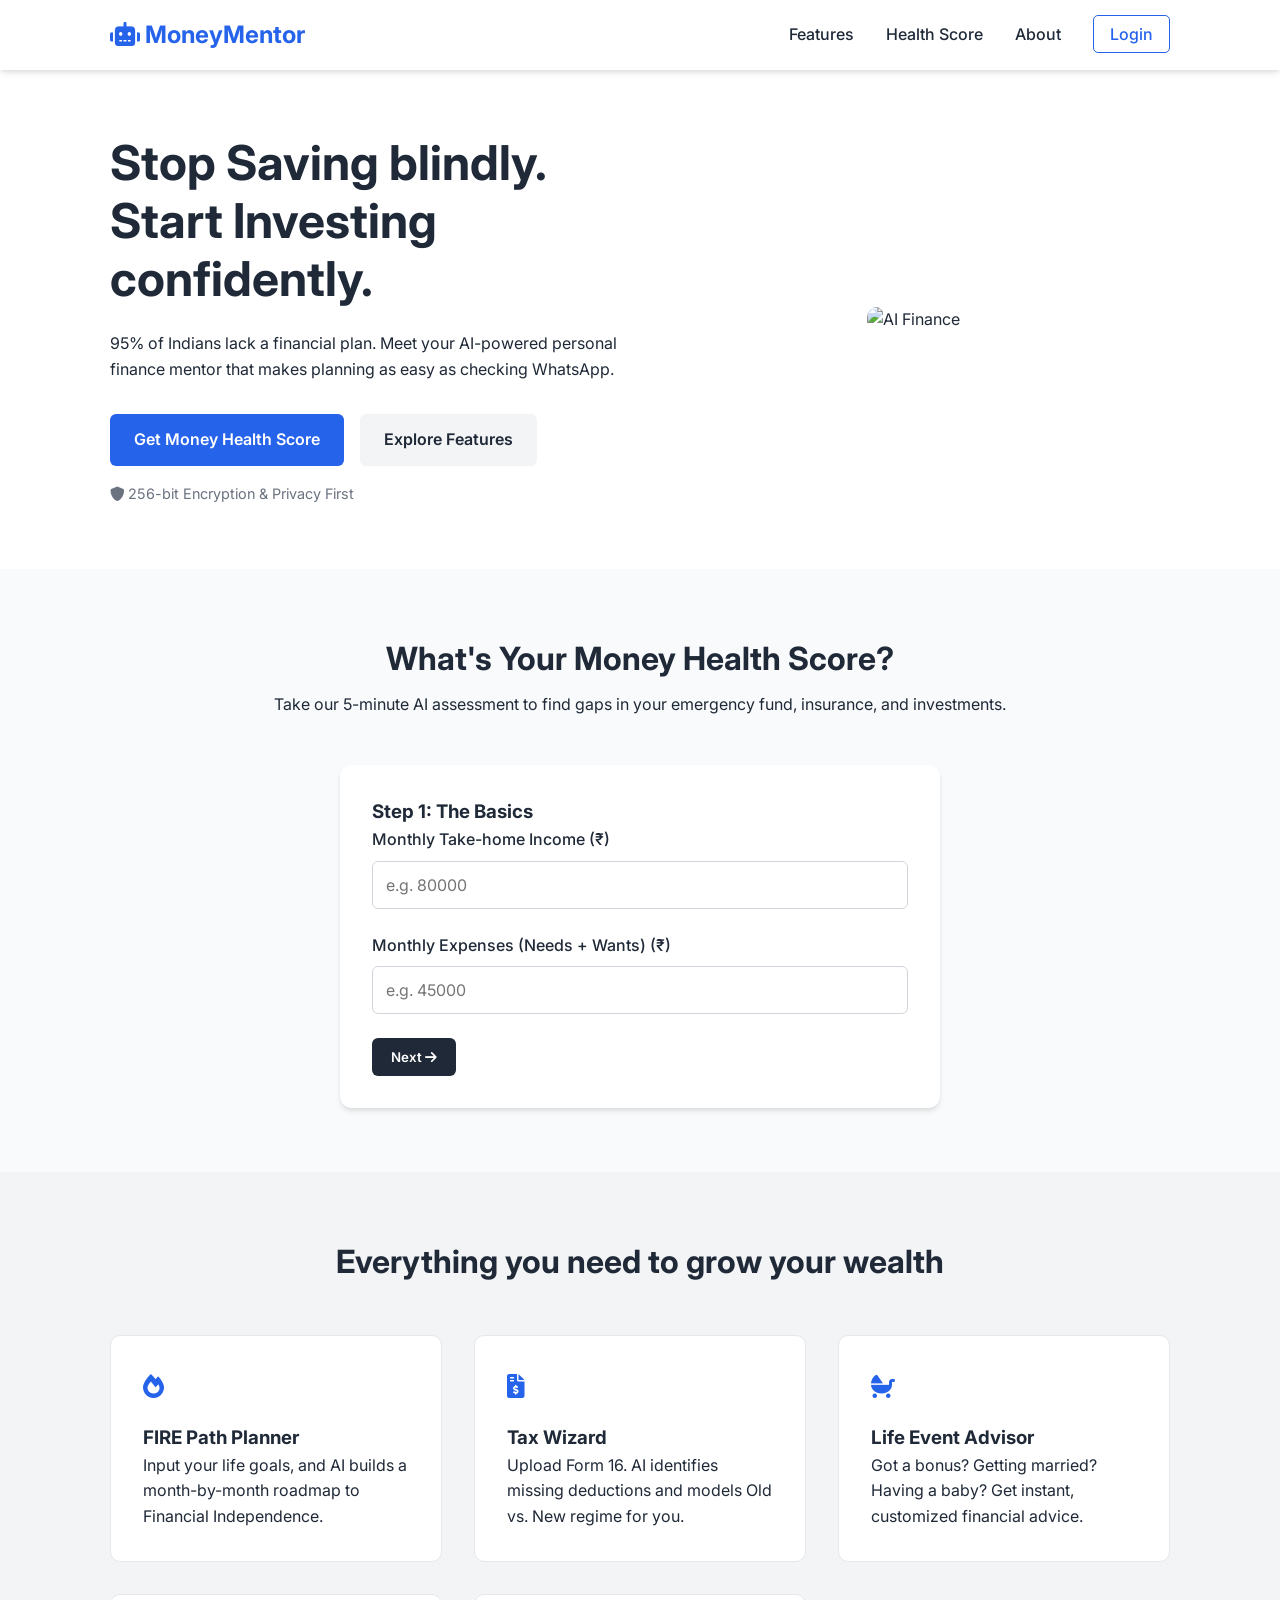
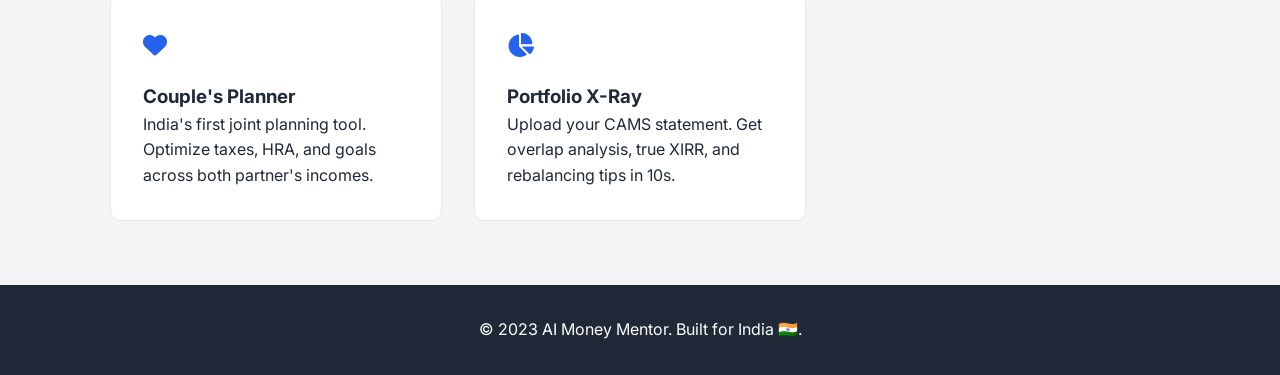
==== index.html @ b671ff0e "Initial Commit" ====
<!DOCTYPE html>
<html lang="en">
<head>
    <meta charset="UTF-8">
    <meta name="viewport" content="width=device-width, initial-scale=1.0">
    <title>AI Money Mentor | Your Personal Financial GPS</title>
    <link rel="stylesheet" href="style.css">
    <link rel="stylesheet" href="https://cdnjs.cloudflare.com/ajax/libs/font-awesome/6.0.0/css/all.min.css">
    <link href="https://fonts.googleapis.com/css2?family=Inter:wght@300;400;600;700&display=swap" rel="stylesheet">
</head>
<body>

    <!-- Navigation -->
    <nav class="navbar">
        <div class="container">
            <div class="logo">
                <i class="fa-solid fa-robot"></i> MoneyMentor
            </div>
            <ul class="nav-links">
                <li><a href="#features">Features</a></li>
                <li><a href="#calculator">Health Score</a></li>
                <li><a href="#about">About</a></li>
                <li><a href="#" class="btn-login">Login</a></li>
            </ul>
            <div class="hamburger">
                <i class="fas fa-bars"></i>
            </div>
        </div>
    </nav>

    <!-- Hero Section -->
    <header class="hero">
        <div class="container hero-content">
            <div class="hero-text">
                <h1>Stop Saving blindly.<br>Start Investing confidently.</h1>
                <p>95% of Indians lack a financial plan. Meet your AI-powered personal finance mentor that makes planning as easy as checking WhatsApp.</p>
                <div class="hero-buttons">
                    <a href="#calculator" class="btn-primary">Get Money Health Score</a>
                    <a href="#features" class="btn-secondary">Explore Features</a>
                </div>
                <p class="trust-badge"><i class="fas fa-shield-alt"></i> 256-bit Encryption & Privacy First</p>
            </div>
            <div class="hero-image">
                <img src="https://img.freepik.com/free-vector/financial-analysis-concept-illustration_114360-5696.jpg?t=st=1710000000~exp=1710003600~hmac=placeholder" alt="AI Finance" class="floating-img">
                <!-- Note: Using a placeholder illustration logic for layout -->
            </div>
        </div>
    </header>

    <!-- Money Health Score Calculator (Interactive) -->
    <section id="calculator" class="calculator-section">
        <div class="container">
            <div class="section-header">
                <h2>What's Your Money Health Score?</h2>
                <p>Take our 5-minute AI assessment to find gaps in your emergency fund, insurance, and investments.</p>
            </div>

            <div class="wizard-card">
                <div class="progress-bar">
                    <div class="progress" id="progress"></div>
                </div>

                <!-- Step 1: Basics -->
                <div class="form-step active" id="step-1">
                    <h3>Step 1: The Basics</h3>
                    <div class="input-group">
                        <label>Monthly Take-home Income (₹)</label>
                        <input type="number" id="income" placeholder="e.g. 80000">
                    </div>
                    <div class="input-group">
                        <label>Monthly Expenses (Needs + Wants) (₹)</label>
                        <input type="number" id="expenses" placeholder="e.g. 45000">
                    </div>
                    <button class="btn-next" onclick="nextStep(2)">Next <i class="fas fa-arrow-right"></i></button>
                </div>

                <!-- Step 2: Safety Net -->
                <div class="form-step" id="step-2">
                    <h3>Step 2: Safety Net</h3>
                    <div class="input-group">
                        <label>Total Emergency Fund (Savings/FD) (₹)</label>
                        <input type="number" id="emergency" placeholder="e.g. 200000">
                    </div>
                    <div class="input-group">
                        <label>Term Insurance Cover Amount (₹)</label>
                        <input type="number" id="insurance" placeholder="e.g. 10000000">
                    </div>
                    <div class="btn-row">
                        <button class="btn-back" onclick="prevStep(1)">Back</button>
                        <button class="btn-next" onclick="nextStep(3)">Next <i class="fas fa-arrow-right"></i></button>
                    </div>
                </div>

                <!-- Step 3: Debt -->
                <div class="form-step" id="step-3">
                    <h3>Step 3: Liabilities</h3>
                    <div class="input-group">
                        <label>Total Monthly EMIs (₹)</label>
                        <input type="number" id="emi" placeholder="e.g. 15000">
                    </div>
                    <div class="btn-row">
                        <button class="btn-back" onclick="prevStep(2)">Back</button>
                        <button class="btn-submit" onclick="calculateScore()">Analyze My Finances</button>
                    </div>
                </div>

                <!-- Step 4: Results -->
                <div class="form-step result-step" id="step-4">
                    <div class="loader" id="loader">
                        <i class="fas fa-circle-notch fa-spin"></i> Analyzing your data...
                    </div>
                    <div class="result-content" id="result-content" style="display:none;">
                        <div class="score-circle">
                            <span id="score-value">0</span>
                            <small>/ 100</small>
                        </div>
                        <h3 id="score-text">Analysis Complete</h3>
                        <p id="score-desc">Here is your AI generated financial report.</p>
                        
                        <div class="recommendations" id="recommendations">
                            <!-- JS will inject items here -->
                        </div>

                        <button class="btn-primary" onclick="location.reload()">Start Over</button>
                    </div>
                </div>
            </div>
        </div>
    </section>

    <!-- Features Grid -->
    <section id="features" class="features-section">
        <div class="container">
            <div class="section-header">
                <h2>Everything you need to grow your wealth</h2>
            </div>
            <div class="grid">
                <!-- Feature 1 -->
                <div class="card">
                    <div class="icon-box"><i class="fas fa-fire"></i></div>
                    <h3>FIRE Path Planner</h3>
                    <p>Input your life goals, and AI builds a month-by-month roadmap to Financial Independence.</p>
                </div>
                <!-- Feature 2 -->
                <div class="card">
                    <div class="icon-box"><i class="fas fa-file-invoice-dollar"></i></div>
                    <h3>Tax Wizard</h3>
                    <p>Upload Form 16. AI identifies missing deductions and models Old vs. New regime for you.</p>
                </div>
                <!-- Feature 3 -->
                <div class="card">
                    <div class="icon-box"><i class="fas fa-baby-carriage"></i></div>
                    <h3>Life Event Advisor</h3>
                    <p>Got a bonus? Getting married? Having a baby? Get instant, customized financial advice.</p>
                </div>
                <!-- Feature 4 -->
                <div class="card">
                    <div class="icon-box"><i class="fas fa-heart"></i></div>
                    <h3>Couple's Planner</h3>
                    <p>India's first joint planning tool. Optimize taxes, HRA, and goals across both partner's incomes.</p>
                </div>
                <!-- Feature 5 -->
                <div class="card">
                    <div class="icon-box"><i class="fas fa-chart-pie"></i></div>
                    <h3>Portfolio X-Ray</h3>
                    <p>Upload your CAMS statement. Get overlap analysis, true XIRR, and rebalancing tips in 10s.</p>
                </div>
            </div>
        </div>
    </section>

    <!-- Footer -->
    <footer>
        <div class="container">
            <p>&copy; 2023 AI Money Mentor. Built for India 🇮🇳.</p>
        </div>
    </footer>

    <script src="script.js"></script>
</body>
</html>
---- style.css ----
:root {
    --primary: #2563eb;
    --primary-dark: #1e40af;
    --secondary: #10b981;
    --dark: #1f2937;
    --light: #f3f4f6;
    --white: #ffffff;
    --gray: #6b7280;
    --shadow: 0 4px 6px -1px rgba(0, 0, 0, 0.1), 0 2px 4px -1px rgba(0, 0, 0, 0.06);
}

* {
    margin: 0;
    padding: 0;
    box-sizing: border-box;
    font-family: 'Inter', sans-serif;
}

body {
    background-color: var(--light);
    color: var(--dark);
    line-height: 1.6;
}

a {
    text-decoration: none;
    color: inherit;
}

/* Container */
.container {
    max-width: 1100px;
    margin: 0 auto;
    padding: 0 20px;
}

/* Navbar */
.navbar {
    background: var(--white);
    box-shadow: var(--shadow);
    padding: 1rem 0;
    position: sticky;
    top: 0;
    z-index: 100;
}

.navbar .container {
    display: flex;
    justify-content: space-between;
    align-items: center;
}

.logo {
    font-size: 1.5rem;
    font-weight: 700;
    color: var(--primary);
}

.nav-links {
    display: flex;
    list-style: none;
    gap: 2rem;
}

.nav-links a {
    font-weight: 500;
    transition: color 0.3s;
}

.nav-links a:hover {
    color: var(--primary);
}

.btn-login {
    color: var(--primary);
    border: 1px solid var(--primary);
    padding: 0.5rem 1rem;
    border-radius: 5px;
}

.hamburger {
    display: none;
    cursor: pointer;
}

/* Hero Section */
.hero {
    background: white;
    padding: 4rem 0;
}

.hero-content {
    display: flex;
    align-items: center;
    justify-content: space-between;
    gap: 2rem;
}

.hero-text {
    flex: 1;
}

.hero-text h1 {
    font-size: 3rem;
    line-height: 1.2;
    margin-bottom: 1.5rem;
    color: var(--dark);
}

.hero-buttons {
    margin-top: 2rem;
    display: flex;
    gap: 1rem;
}

.btn-primary, .btn-secondary, .btn-submit {
    padding: 0.8rem 1.5rem;
    border-radius: 6px;
    font-weight: 600;
    cursor: pointer;
    border: none;
    transition: 0.3s;
    display: inline-block;
}

.btn-primary, .btn-submit {
    background-color: var(--primary);
    color: white;
}

.btn-primary:hover {
    background-color: var(--primary-dark);
}

.btn-secondary {
    background-color: var(--light);
    color: var(--dark);
}

.trust-badge {
    margin-top: 1rem;
    font-size: 0.9rem;
    color: var(--gray);
}

.hero-image {
    flex: 1;
    text-align: center;
}

.hero-image img {
    max-width: 100%;
    border-radius: 10px;
}

/* Calculator Section */
.calculator-section {
    padding: 4rem 0;
    background: #f9fafb;
}

.section-header {
    text-align: center;
    margin-bottom: 3rem;
}

.section-header h2 {
    font-size: 2rem;
    margin-bottom: 0.5rem;
}

.wizard-card {
    background: white;
    max-width: 600px;
    margin: 0 auto;
    padding: 2rem;
    border-radius: 12px;
    box-shadow: var(--shadow);
    position: relative;
    overflow: hidden;
}

.form-step {
    display: none;
    animation: fadeIn 0.5s;
}

.form-step.active {
    display: block;
}

@keyframes fadeIn {
    from { opacity: 0; transform: translateY(10px); }
    to { opacity: 1; transform: translateY(0); }
}

.input-group {
    margin-bottom: 1.5rem;
}

.input-group label {
    display: block;
    margin-bottom: 0.5rem;
    font-weight: 500;
    color: var(--dark);
}

.input-group input {
    width: 100%;
    padding: 0.8rem;
    border: 1px solid #d1d5db;
    border-radius: 6px;
    font-size: 1rem;
}

.btn-row {
    display: flex;
    justify-content: space-between;
}

.btn-next, .btn-back {
    padding: 0.7rem 1.2rem;
    border: none;
    border-radius: 6px;
    cursor: pointer;
    font-weight: 600;
}

.btn-next { background: var(--dark); color: white; }
.btn-back { background: transparent; color: var(--gray); }

/* Results */
.score-circle {
    width: 120px;
    height: 120px;
    background: var(--dark);
    color: white;
    border-radius: 50%;
    display: flex;
    flex-direction: column;
    justify-content: center;
    align-items: center;
    margin: 0 auto 1.5rem;
    font-size: 2.5rem;
    font-weight: 700;
}

.score-circle small { font-size: 1rem; font-weight: 400; opacity: 0.8; }
.result-content { text-align: center; }

.recommendations {
    text-align: left;
    margin: 1.5rem 0;
    background: #eff6ff;
    padding: 1rem;
    border-radius: 8px;
    border-left: 4px solid var(--primary);
}

.rec-item { margin-bottom: 0.5rem; display: flex; gap: 10px; font-size: 0.95rem; }

/* Features Grid */
.features-section { padding: 4rem 0; }
.grid {
    display: grid;
    grid-template-columns: repeat(auto-fit, minmax(300px, 1fr));
    gap: 2rem;
}

.card {
    background: white;
    padding: 2rem;
    border-radius: 10px;
    border: 1px solid #e5e7eb;
    transition: transform 0.3s;
}

.card:hover { transform: translateY(-5px); border-color: var(--primary); }
.icon-box {
    font-size: 1.5rem; color: var(--primary); margin-bottom: 1rem;
}

footer { background: var(--dark); color: white; padding: 2rem 0; text-align: center; }

/* Mobile Responsive */
@media (max-width: 768px) {
    .hero-content { flex-direction: column; text-align: center; }
    .hero-text h1 { font-size: 2rem; }
    .nav-links { display: none; }
}
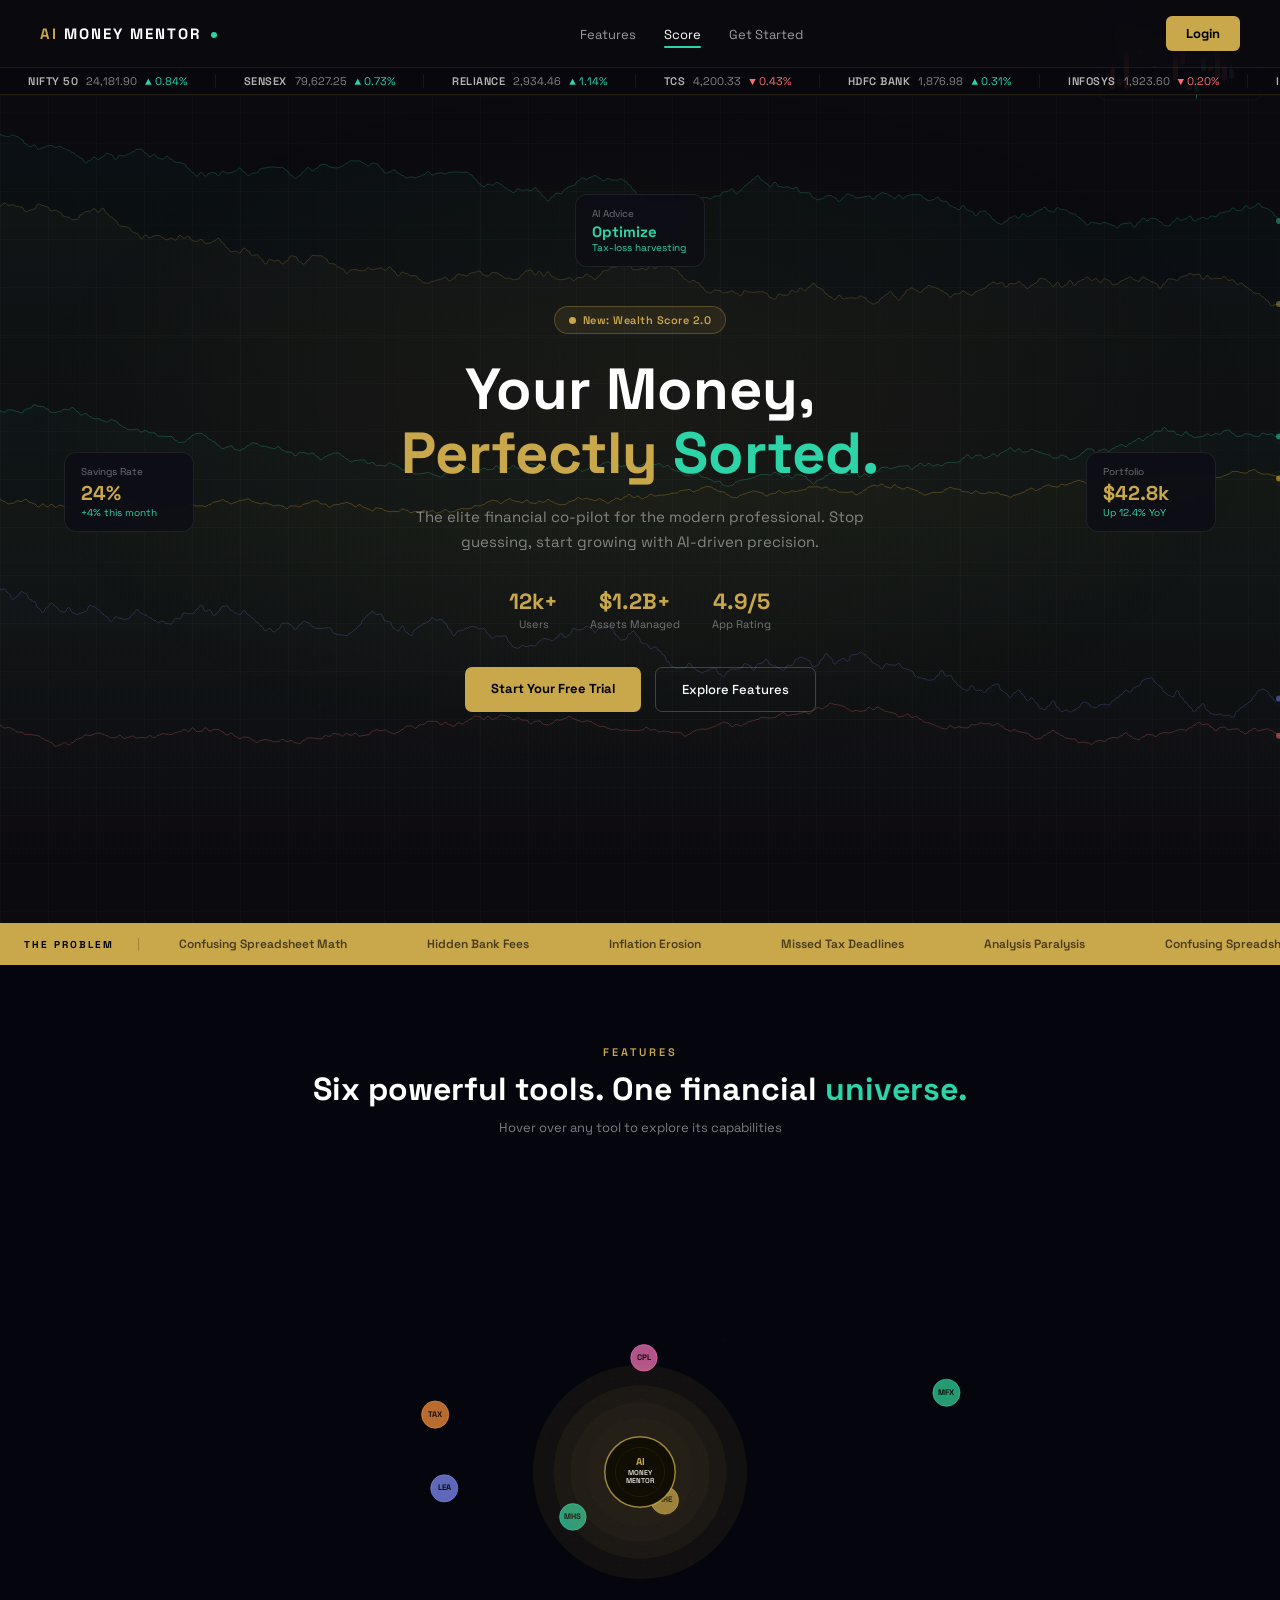
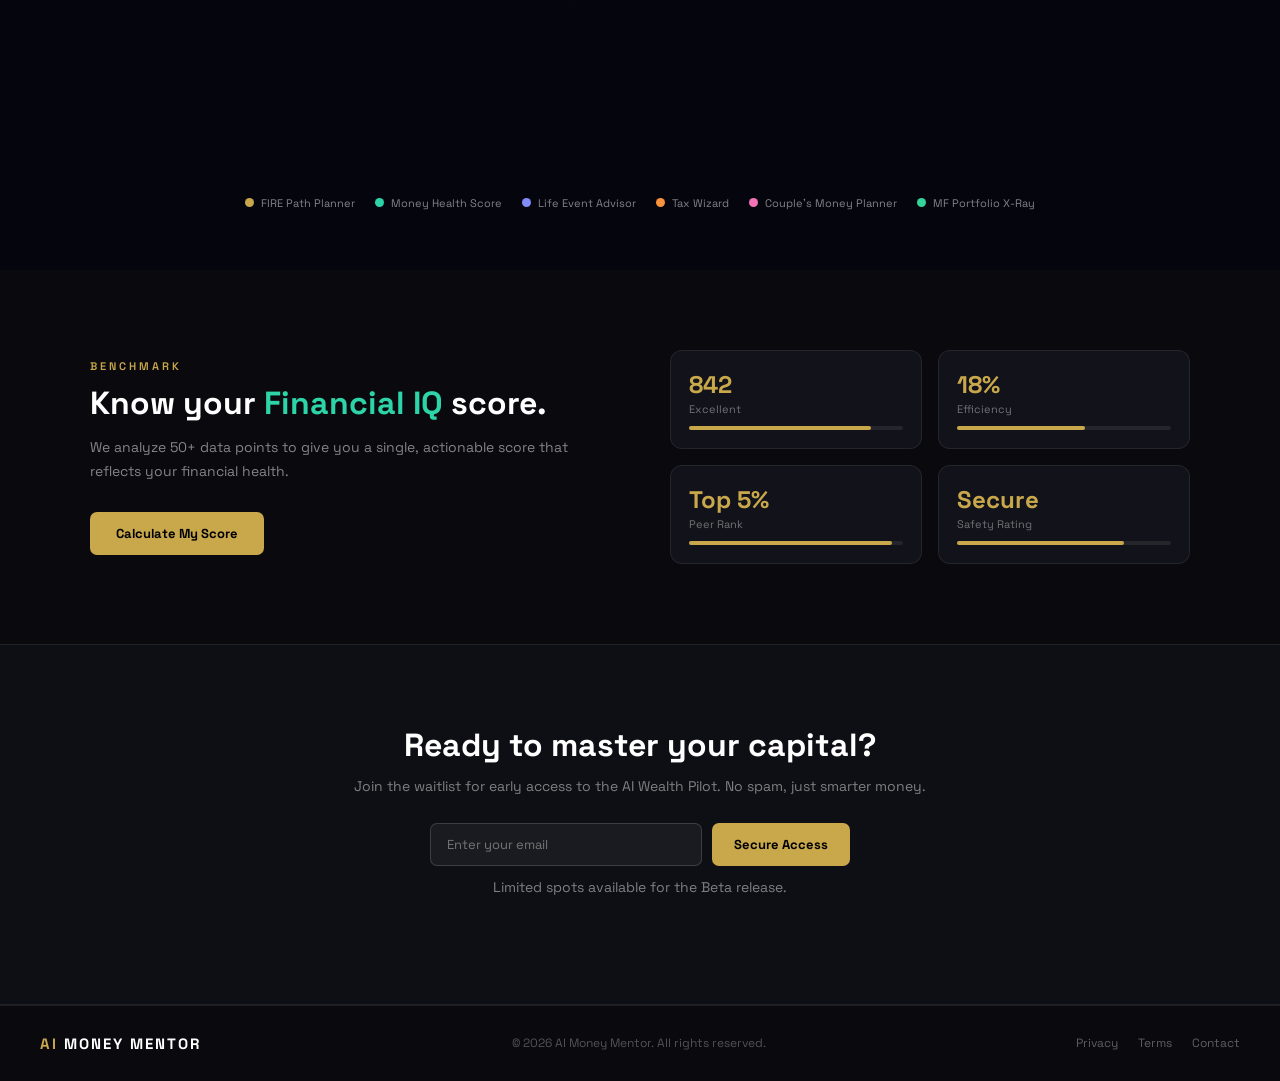
==== commit 74764a6a: "Final commit 1 Rename index_animikh.html to index.html" ====
--- a/index.html
+++ b/index.html
@@ -1,181 +1,1598 @@
 <!DOCTYPE html>
 <html lang="en">
 <head>
-    <meta charset="UTF-8">
-    <meta name="viewport" content="width=device-width, initial-scale=1.0">
-    <title>AI Money Mentor | Your Personal Financial GPS</title>
-    <link rel="stylesheet" href="style.css">
-    <link rel="stylesheet" href="https://cdnjs.cloudflare.com/ajax/libs/font-awesome/6.0.0/css/all.min.css">
-    <link href="https://fonts.googleapis.com/css2?family=Inter:wght@300;400;600;700&display=swap" rel="stylesheet">
+    <meta charset="UTF-8" />
+    <meta name="viewport" content="width=device-width, initial-scale=1.0"/>
+    <title>AI Money Mentor — Your Money, Sorted.</title>
+    <link href="https://fonts.googleapis.com/css2?family=Bebas+Neue&family=Playfair+Display:ital,wght@0,700;0,900;1,700&family=Space+Grotesk:wght@300;400;500;600&family=Cinzel+Decorative:wght@700&display=swap" rel="stylesheet"/>
+    <style>
+        *, *::before, *::after { margin: 0; padding: 0; box-sizing: border-box; }
+
+        :root {
+            --gold: #c9a84c;
+            --teal: #2dd4a8;
+            --dark: #0a0a0f;
+            --dark2: #0d0d14;
+            --dark3: #111118;
+            --card-bg: #14141c;
+            --text: #f0f0f0;
+            --muted: rgba(240,240,240,0.5);
+            --border: rgba(255,255,255,0.08);
+        }
+
+        html { scroll-behavior: smooth; }
+
+        body {
+            font-family: 'Space Grotesk', sans-serif;
+            background: var(--dark);
+            color: var(--text);
+            overflow-x: hidden;
+        }
+
+        /* ── SCROLL PROGRESS BAR ── */
+        #scroll-progress {
+            position: fixed;
+            top: 0; left: 0;
+            height: 3px;
+            width: 0%;
+            background: linear-gradient(90deg, var(--gold), var(--teal));
+            z-index: 9999;
+            transition: width 0.08s linear;
+            border-radius: 0 2px 2px 0;
+        }
+
+        /* ── NAV LINK CLICK RIPPLE ── */
+        .nav-ripple {
+            position: absolute;
+            border-radius: 50%;
+            background: rgba(201,168,76,0.25);
+            transform: scale(0);
+            animation: rippleOut 0.5s ease-out forwards;
+            pointer-events: none;
+        }
+        @keyframes rippleOut {
+            to { transform: scale(4); opacity: 0; }
+        }
+
+        /* ── SECTION FLASH ON ARRIVE ── */
+        .section-flash {
+            animation: sectionFlash 0.7s ease-out;
+        }
+        @keyframes sectionFlash {
+            0%  { box-shadow: inset 0 0 0 2px rgba(201,168,76,0); }
+            30% { box-shadow: inset 0 0 0 2px rgba(201,168,76,0.35); }
+            100%{ box-shadow: inset 0 0 0 2px rgba(201,168,76,0); }
+        }
+
+        /* ── SOLAR PLANET PULSE on nav click ── */
+        @keyframes planetPop {
+            0%   { transform: scale(1); }
+            40%  { transform: scale(1.35); }
+            100% { transform: scale(1); }
+        }
+
+        /* ── NAV CTA pulse ring ── */
+        .nav-cta { position: relative; overflow: hidden; }
+        .nav-cta::before {
+            content:'';
+            position:absolute; inset:0;
+            background: rgba(255,255,255,0.15);
+            border-radius: 6px;
+            opacity: 0;
+            transition: opacity 0.2s;
+        }
+        .nav-cta:hover::before { opacity: 1; }
+
+
+        #stock-bg {
+            position: fixed;
+            top: 0; left: 0;
+            width: 100%; height: 100%;
+            z-index: 0;
+            pointer-events: none;
+        }
+
+        /* Everything above the canvas */
+        nav, header, .problem-band, section, footer, .mobile-nav, #scoreModal {
+            position: relative;
+            z-index: 1;
+        }
+
+        /* ── NAV ── */
+        nav {
+            display: flex;
+            align-items: center;
+            justify-content: space-between;
+            padding: 16px 40px;
+            background: rgba(10,10,15,0.88);
+            border-bottom: 1px solid var(--border);
+            position: sticky;
+            top: 0;
+            z-index: 100;
+            backdrop-filter: blur(14px);
+        }
+
+        .logo { font-size: 15px; font-weight: 700; letter-spacing: 2px; color: #fff; }
+        .logo span { color: var(--gold); }
+        .logo-dot { display: inline-block; width: 6px; height: 6px; background: var(--teal); border-radius: 50%; margin-left: 4px; vertical-align: middle; }
+
+        nav ul { display: flex; gap: 28px; list-style: none; }
+        nav ul a {
+            font-size: 13px; color: rgba(255,255,255,0.6);
+            text-decoration: none; transition: color 0.25s;
+            position: relative; padding-bottom: 3px;
+        }
+        nav ul a::after {
+            content: '';
+            position: absolute; bottom: -2px; left: 0;
+            width: 0; height: 2px;
+            background: var(--gold);
+            border-radius: 2px;
+            transition: width 0.3s cubic-bezier(0.4,0,0.2,1);
+        }
+        nav ul a:hover { color: #fff; }
+        nav ul a:hover::after { width: 100%; }
+        nav ul a.nav-active { color: #fff; }
+        nav ul a.nav-active::after { width: 100%; background: var(--teal); }
+
+        .nav-cta {
+            background: var(--gold);
+            color: #000;
+            font-size: 13px;
+            font-weight: 700;
+            padding: 9px 20px;
+            border-radius: 6px;
+            text-decoration: none;
+            transition: opacity 0.2s;
+        }
+        .nav-cta:hover { opacity: 0.85; }
+
+        .hamburger { display: none; flex-direction: column; gap: 5px; background: none; border: none; cursor: pointer; padding: 4px; }
+        .hamburger span { display: block; width: 22px; height: 2px; background: #fff; border-radius: 2px; }
+
+        /* ── MOBILE NAV ── */
+        .mobile-nav {
+            display: none;
+            flex-direction: column;
+            align-items: center;
+            gap: 20px;
+            position: fixed;
+            inset: 0;
+            background: rgba(10,10,15,0.98);
+            z-index: 200;
+            padding-top: 80px;
+        }
+        .mobile-nav.open { display: flex; }
+        .mob-close { position: absolute; top: 20px; right: 24px; background: none; border: none; color: #fff; font-size: 28px; cursor: pointer; }
+        .mob-link { font-size: 18px; color: rgba(255,255,255,0.7); text-decoration: none; }
+        .mob-cta { background: var(--gold); color: #000; font-weight: 700; padding: 12px 32px; border-radius: 8px; text-decoration: none; margin-top: 8px; }
+
+        /* ── HERO ── */
+        .hero {
+            position: relative;
+            min-height: 92vh;
+            display: flex;
+            align-items: center;
+            justify-content: center;
+            overflow: hidden;
+            padding: 60px 40px;
+            background: transparent;
+        }
+
+        .hero-bg {
+            position: absolute;
+            inset: 0;
+            background: radial-gradient(ellipse 70% 60% at 50% 40%, rgba(201,168,76,0.06) 0%, transparent 70%);
+            z-index: 0;
+        }
+
+        .grid-overlay {
+            position: absolute;
+            inset: 0;
+            background-image: linear-gradient(rgba(255,255,255,0.018) 1px, transparent 1px),
+                              linear-gradient(90deg, rgba(255,255,255,0.018) 1px, transparent 1px);
+            background-size: 48px 48px;
+            z-index: 0;
+        }
+
+        .float-card {
+            position: absolute;
+            background: rgba(14,14,22,0.85);
+            border: 1px solid var(--border);
+            border-radius: 12px;
+            padding: 12px 16px;
+            min-width: 130px;
+            z-index: 2;
+            backdrop-filter: blur(10px);
+            animation: floatBob 4s ease-in-out infinite;
+        }
+
+        .fc-left  { left: 5%; top: 48%; transform: translateY(-50%); animation-delay: 0s; }
+        .fc-right { right: 5%; top: 48%; transform: translateY(-50%); animation-delay: 1.5s; }
+        .fc-top   { top: 12%; left: 50%; transform: translateX(-50%); animation-delay: 0.8s; }
+
+        @keyframes floatBob { 0%,100%{transform:translateY(-50%) translateY(0)} 50%{transform:translateY(-50%) translateY(-8px)} }
+        .fc-top { animation-name: floatBobTop; }
+        @keyframes floatBobTop { 0%,100%{transform:translateX(-50%) translateY(0)} 50%{transform:translateX(-50%) translateY(-8px)} }
+        .fc-right { animation-name: floatBobRight; }
+        @keyframes floatBobRight { 0%,100%{transform:translateY(-50%) translateY(0)} 50%{transform:translateY(-50%) translateY(-8px)} }
+
+        .fc-label { font-size: 10px; color: rgba(255,255,255,0.4); margin-bottom: 2px; }
+        .fc-val   { font-size: 20px; font-weight: 700; color: var(--gold); }
+        .fc-sub   { font-size: 10px; color: var(--teal); }
+
+        .hero-center { text-align: center; z-index: 2; max-width: 600px; position: relative; }
+
+        .hero-badge {
+            display: inline-flex;
+            align-items: center;
+            gap: 7px;
+            background: rgba(201,168,76,0.1);
+            border: 1px solid rgba(201,168,76,0.3);
+            color: var(--gold);
+            font-size: 11px;
+            font-weight: 600;
+            padding: 6px 14px;
+            border-radius: 20px;
+            margin-bottom: 24px;
+            letter-spacing: 0.5px;
+        }
+        .badge-dot { width: 7px; height: 7px; background: var(--gold); border-radius: 50%; animation: pulse 2s ease-in-out infinite; }
+        @keyframes pulse { 0%,100%{opacity:1} 50%{opacity:0.3} }
+
+        h1 { font-size: clamp(36px, 5vw, 58px); font-weight: 800; line-height: 1.1; margin-bottom: 18px; color: #fff; }
+        .highlight { color: var(--gold); }
+        .teal      { color: var(--teal); }
+
+        .hero-sub { font-size: 15px; color: var(--muted); margin-bottom: 32px; line-height: 1.7; max-width: 480px; margin-left: auto; margin-right: auto; }
+
+        .hero-stat-row { display: flex; gap: 32px; justify-content: center; margin-bottom: 36px; }
+        .hero-stat .num   { font-size: 22px; font-weight: 700; color: var(--gold); }
+        .hero-stat .label { font-size: 11px; color: rgba(255,255,255,0.4); margin-top: 2px; }
+
+        .hero-cta-group { display: flex; gap: 14px; justify-content: center; flex-wrap: wrap; }
+
+        .btn-primary {
+            background: var(--gold);
+            color: #000;
+            font-weight: 700;
+            font-size: 13px;
+            padding: 13px 26px;
+            border-radius: 7px;
+            text-decoration: none;
+            transition: opacity 0.2s, transform 0.15s;
+        }
+        .btn-primary:hover { opacity: 0.88; transform: translateY(-1px); }
+
+        .btn-secondary {
+            background: transparent;
+            border: 1px solid rgba(255,255,255,0.2);
+            color: #fff;
+            font-size: 13px;
+            font-weight: 500;
+            padding: 13px 26px;
+            border-radius: 7px;
+            text-decoration: none;
+            transition: border-color 0.2s, transform 0.15s;
+        }
+        .btn-secondary:hover { border-color: rgba(255,255,255,0.5); transform: translateY(-1px); }
+
+        /* ── PROBLEM BAND ── */
+        .problem-band {
+            background: var(--gold);
+            padding: 13px 0;
+            display: flex;
+            align-items: center;
+            overflow: hidden;
+        }
+        .problem-label {
+            font-size: 10px;
+            font-weight: 800;
+            color: #000;
+            white-space: nowrap;
+            padding: 0 24px;
+            letter-spacing: 2px;
+            border-right: 1px solid rgba(0,0,0,0.2);
+        }
+        .marquee { overflow: hidden; flex: 1; }
+        .marquee-inner {
+            display: flex;
+            gap: 40px;
+            animation: marquee 20s linear infinite;
+            white-space: nowrap;
+        }
+        .marquee-item { font-size: 12px; font-weight: 600; color: rgba(0,0,0,0.65); padding-left: 40px; }
+        @keyframes marquee { from{transform:translateX(0)} to{transform:translateX(-50%)} }
+
+        /* ── SECTION COMMON ── */
+        .section-label { font-size: 11px; letter-spacing: 3px; color: var(--gold); margin-bottom: 10px; font-weight: 600; }
+        .section-title { font-size: clamp(22px, 3vw, 32px); font-weight: 700; color: #fff; line-height: 1.3; margin-bottom: 8px; }
+        .section-title em { color: var(--teal); font-style: normal; }
+
+        /* ── FEATURES (SOLAR SYSTEM) ── */
+        #features {
+            padding: 80px 40px 60px;
+            background: rgba(5,5,15,0.72);
+            backdrop-filter: blur(2px);
+        }
+
+        .features-header { text-align: center; margin-bottom: 16px; }
+
+        .solar-wrap {
+            position: relative;
+            width: 100%;
+            height: 640px;
+            display: flex;
+            align-items: center;
+            justify-content: center;
+        }
+
+        #solar-canvas {
+            position: absolute;
+            top: 0; left: 0;
+            width: 100%; height: 100%;
+            cursor: default;
+        }
+
+        .solar-tooltip {
+            position: absolute;
+            background: rgba(6,6,18,0.97);
+            border: 1px solid rgba(201,168,76,0.45);
+            border-radius: 14px;
+            padding: 16px 18px 14px;
+            max-width: 260px;
+            min-width: 200px;
+            pointer-events: none;
+            opacity: 0;
+            transition: opacity 0.2s ease;
+            z-index: 20;
+            backdrop-filter: blur(12px);
+        }
+        .solar-tooltip .tt-name {
+            font-size: 13px; font-weight: 700;
+            color: var(--gold); margin-bottom: 8px; line-height: 1.3;
+            letter-spacing: 0.3px;
+        }
+        .solar-tooltip .tt-desc {
+            font-size: 11.5px; color: rgba(255,255,255,0.68);
+            line-height: 1.7;
+        }
+        /* Speed indicator bar at bottom of tooltip */
+        .solar-tooltip .tt-speed {
+            margin-top: 10px;
+            height: 2px;
+            background: rgba(255,255,255,0.08);
+            border-radius: 2px;
+            overflow: hidden;
+        }
+        .solar-tooltip .tt-speed-fill {
+            height: 100%;
+            background: var(--teal);
+            border-radius: 2px;
+            transition: width 0.15s linear;
+        }
+
+        .solar-legend {
+            display: flex;
+            flex-wrap: wrap;
+            justify-content: center;
+            gap: 10px 20px;
+            padding: 0 24px;
+            margin-top: 4px;
+        }
+        .leg-item { display: flex; align-items: center; gap: 7px; font-size: 11px; color: rgba(255,255,255,0.5); }
+        .leg-dot  { width: 9px; height: 9px; border-radius: 50%; flex-shrink: 0; }
+
+        /* ── SCORE ── */
+        #score {
+            padding: 80px 40px;
+            background: rgba(10,10,15,0.75);
+            backdrop-filter: blur(4px);
+        }
+        .score-inner {
+            display: grid;
+            grid-template-columns: 1fr 1fr;
+            gap: 60px;
+            align-items: center;
+            max-width: 1100px;
+            margin: 0 auto;
+        }
+
+        .score-visual { display: grid; grid-template-columns: 1fr 1fr; gap: 16px; }
+
+        .score-chip {
+            background: rgba(20,20,28,0.9);
+            border: 1px solid var(--border);
+            border-radius: 12px;
+            padding: 18px;
+            backdrop-filter: blur(8px);
+        }
+        .sc-num   { font-size: 24px; font-weight: 700; color: var(--gold); margin-bottom: 2px; }
+        .sc-label { font-size: 11px; color: rgba(255,255,255,0.4); margin-bottom: 10px; }
+        .sc-bar   { height: 4px; background: rgba(255,255,255,0.08); border-radius: 2px; }
+        .sc-fill  { height: 100%; background: var(--gold); border-radius: 2px; }
+
+        /* ── CTA ── */
+        #cta {
+            background: rgba(17,17,24,0.82);
+            border-top: 1px solid var(--border);
+            border-bottom: 1px solid var(--border);
+            padding: 80px 40px;
+            text-align: center;
+            backdrop-filter: blur(6px);
+        }
+
+        .cta-inner h2 { font-size: 32px; font-weight: 700; color: #fff; margin-bottom: 12px; }
+        .cta-inner > p { font-size: 14px; color: var(--muted); margin-bottom: 28px; }
+
+        .cta-form {
+            display: flex;
+            gap: 10px;
+            justify-content: center;
+            max-width: 420px;
+            margin: 0 auto 12px;
+        }
+        .cta-form input {
+            flex: 1;
+            padding: 12px 16px;
+            background: rgba(255,255,255,0.05);
+            border: 1px solid rgba(255,255,255,0.15);
+            border-radius: 7px;
+            color: #fff;
+            font-size: 13px;
+            font-family: inherit;
+            outline: none;
+            transition: border-color 0.2s;
+        }
+        .cta-form input:focus { border-color: rgba(201,168,76,0.5); }
+        .cta-form button {
+            background: var(--gold);
+            color: #000;
+            font-weight: 700;
+            font-size: 13px;
+            padding: 12px 22px;
+            border: none;
+            border-radius: 7px;
+            cursor: pointer;
+            font-family: inherit;
+            transition: opacity 0.2s;
+        }
+        .cta-form button:hover { opacity: 0.85; }
+        .cta-note { font-size: 11px; color: rgba(255,255,255,0.3); }
+
+        /* ── FOOTER ── */
+        footer {
+            padding: 28px 40px;
+            display: flex;
+            align-items: center;
+            justify-content: space-between;
+            flex-wrap: wrap;
+            gap: 14px;
+            border-top: 1px solid var(--border);
+            background: rgba(10,10,15,0.9);
+            backdrop-filter: blur(10px);
+        }
+        footer p { font-size: 12px; color: rgba(255,255,255,0.3); }
+        .footer-links { display: flex; gap: 20px; }
+        .footer-links a { font-size: 12px; color: rgba(255,255,255,0.35); text-decoration: none; transition: color 0.2s; }
+        .footer-links a:hover { color: var(--gold); }
+
+        /* ── SCORE MODAL ── */
+        #scoreModal {
+            display: none;
+            position: fixed;
+            inset: 0;
+            background: rgba(0,0,0,0.7);
+            z-index: 300;
+            align-items: center;
+            justify-content: center;
+        }
+        #scoreModal.open { display: flex; }
+        .sm-box {
+            background: var(--dark3);
+            border: 1px solid var(--border);
+            border-radius: 16px;
+            padding: 32px;
+            max-width: 480px;
+            width: 90%;
+            position: relative;
+        }
+        .sm-close { position: absolute; top: 14px; right: 18px; background: none; border: none; color: #fff; font-size: 22px; cursor: pointer; }
+
+        /* ── REVEAL ── */
+        .reveal { opacity: 0; transform: translateY(24px); transition: opacity 0.6s ease, transform 0.6s ease; }
+        .reveal.visible { opacity: 1; transform: translateY(0); }
+
+        /* ── BACK TO TOP ── */
+        .back-to-top {
+            position: fixed;
+            bottom: 30px;
+            right: 30px;
+            width: 30px;
+            height: 30px;
+            background: var(--gold);
+            color: #000;
+            border: none;
+            border-radius: 50%;
+            display: flex;
+            align-items: center;
+            justify-content: center;
+            font-size: 22px;
+            font-weight: bold;
+            cursor: pointer;
+            z-index: 2000;
+            opacity: 0;
+            visibility: hidden;
+            transition: all 0.3s cubic-bezier(0.4, 0, 0.2, 1);
+            box-shadow: 0 8px 25px rgba(0,0,0,0.5);
+        }
+        .back-to-top.show {
+            opacity: 1;
+            visibility: visible;
+        }
+        .back-to-top:hover {
+            transform: translateY(-5px);
+            background: #ffc940;
+        }
+
+        /* ── TICKER BAR ── */
+        .ticker-bar {
+            background: rgba(8,8,14,0.92);
+            border-bottom: 1px solid rgba(201,168,76,0.15);
+            padding: 6px 0;
+            overflow: hidden;
+            position: relative;
+            z-index: 1;
+        }
+        .ticker-inner {
+            display: flex;
+            gap: 0;
+            animation: tickerMove 30s linear infinite;
+            white-space: nowrap;
+        }
+        .tick-item {
+            display: inline-flex;
+            align-items: center;
+            gap: 8px;
+            padding: 0 28px;
+            border-right: 1px solid rgba(255,255,255,0.06);
+            font-size: 11px;
+            font-family: 'Space Grotesk', monospace;
+        }
+        .tick-sym { color: rgba(255,255,255,0.7); font-weight: 600; letter-spacing: 0.5px; }
+        .tick-price { color: rgba(255,255,255,0.5); }
+        .tick-up   { color: #2dd4a8; }
+        .tick-down { color: #f87171; }
+        @keyframes tickerMove { from{transform:translateX(0)} to{transform:translateX(-50%)} }
+
+        /* ── RESPONSIVE ── */
+        @media (max-width: 768px) {
+            nav ul, .nav-cta { display: none; }
+            .hamburger { display: flex; }
+            .float-card { display: none; }
+            .score-inner { grid-template-columns: 1fr; gap: 32px; }
+        }
+    </style>
 </head>
 <body>
 
-    <!-- Navigation -->
-    <nav class="navbar">
-        <div class="container">
-            <div class="logo">
-                <i class="fa-solid fa-robot"></i> MoneyMentor
-            </div>
-            <ul class="nav-links">
-                <li><a href="#features">Features</a></li>
-                <li><a href="#calculator">Health Score</a></li>
-                <li><a href="#about">About</a></li>
-                <li><a href="#" class="btn-login">Login</a></li>
-            </ul>
-            <div class="hamburger">
-                <i class="fas fa-bars"></i>
+<!-- ══ GLOBAL STOCK BG CANVAS ══ -->
+<canvas id="stock-bg"></canvas>
+
+<div id="scroll-progress"></div>
+
+<nav>
+    <div class="logo"><span>AI</span> MONEY MENTOR <span class="logo-dot"></span></div>
+    <ul>
+        <li><a href="#features" data-section="features" class="nav-link">Features</a></li>
+        <li><a href="#score"    data-section="score"    class="nav-link">Score</a></li>
+        <li><a href="#cta"      data-section="cta"      class="nav-link">Get Started</a></li>
+    </ul>
+    <a href="login.html" class="nav-cta">Login</a>
+    <button class="hamburger" id="hamburger"><span></span><span></span><span></span></button>
+</nav>
+
+<!-- Live ticker bar -->
+<div class="ticker-bar">
+    <div class="ticker-inner" id="tickerInner"></div>
+</div>
+
+<div class="mobile-nav" id="mobileNav">
+    <button class="mob-close" id="mobClose">&times;</button>
+    <a href="#features" data-section="features" class="mob-link nav-link">Features</a>
+    <a href="#score"    data-section="score"    class="mob-link nav-link">Score</a>
+    <a href="#cta"      data-section="cta"      class="mob-link nav-link">Get Started</a>
+    <a href="#cta"      data-section="cta"      class="mob-cta  nav-link">Join Now</a>
+</div>
+
+<header class="hero">
+    <div class="hero-bg"></div>
+    <div class="grid-overlay"></div>
+
+    <div class="float-card fc-left">
+        <div class="fc-label">Savings Rate</div>
+        <div class="fc-val">24%</div>
+        <div class="fc-sub">+4% this month</div>
+    </div>
+    <div class="float-card fc-right">
+        <div class="fc-label">Portfolio</div>
+        <div class="fc-val">$42.8k</div>
+        <div class="fc-sub">Up 12.4% YoY</div>
+    </div>
+    <div class="float-card fc-top">
+        <div class="fc-label">AI Advice</div>
+        <div class="fc-val" style="font-size:15px;color:#2dd4a8;">Optimize</div>
+        <div class="fc-sub">Tax-loss harvesting</div>
+    </div>
+
+    <div class="hero-center">
+        <div class="hero-badge"><span class="badge-dot"></span> New: Wealth Score 2.0</div>
+        <h1>Your Money, <br/><span class="highlight">Perfectly</span> <span class="teal">Sorted.</span></h1>
+        <p class="hero-sub">The elite financial co-pilot for the modern professional. Stop guessing, start growing with AI-driven precision.</p>
+        <div class="hero-stat-row">
+            <div class="hero-stat"><div class="num">12k+</div><div class="label">Users</div></div>
+            <div class="hero-stat"><div class="num">$1.2B+</div><div class="label">Assets Managed</div></div>
+            <div class="hero-stat"><div class="num">4.9/5</div><div class="label">App Rating</div></div>
+        </div>
+        <div class="hero-cta-group">
+            <a href="trial.html" class="btn-primary">Start Your Free Trial</a>
+            <a href="#features" class="btn-secondary">Explore Features</a>
+        </div>
+    </div>
+</header>
+
+<div class="problem-band">
+    <div class="problem-label">THE PROBLEM</div>
+    <div class="marquee">
+        <div class="marquee-inner">
+            <span class="marquee-item">Confusing Spreadsheet Math</span>
+            <span class="marquee-item">Hidden Bank Fees</span>
+            <span class="marquee-item">Inflation Erosion</span>
+            <span class="marquee-item">Missed Tax Deadlines</span>
+            <span class="marquee-item">Analysis Paralysis</span>
+            <span class="marquee-item">Confusing Spreadsheet Math</span>
+            <span class="marquee-item">Hidden Bank Fees</span>
+            <span class="marquee-item">Inflation Erosion</span>
+            <span class="marquee-item">Missed Tax Deadlines</span>
+            <span class="marquee-item">Analysis Paralysis</span>
+        </div>
+    </div>
+</div>
+
+<!-- ══ FEATURES — SOLAR SYSTEM ══ -->
+<section id="features">
+    <div class="features-header reveal">
+        <div class="section-label">FEATURES</div>
+        <h2 class="section-title">Six powerful tools. One financial <em>universe.</em></h2>
+        <p style="font-size:13px;color:var(--muted);margin-top:4px;">Hover over any tool to explore its capabilities</p>
+    </div>
+    <div class="solar-wrap">
+        <canvas id="solar-canvas"></canvas>
+        <div class="solar-tooltip" id="solar-tooltip">
+            <div class="tt-name" id="tt-name"></div>
+            <div class="tt-desc" id="tt-desc"></div>
+            <div class="tt-speed"><div class="tt-speed-fill" id="tt-speed-fill" style="width:0%"></div></div>
+        </div>
+    </div>
+    <div class="solar-legend" id="solar-legend"></div>
+</section>
+
+<section id="score">
+    <div class="score-inner">
+        <div class="reveal">
+            <div class="section-label">BENCHMARK</div>
+            <h2 class="section-title">Know your <em>Financial IQ</em> score.</h2>
+            <p style="font-size:14px;color:rgba(255,255,255,0.5);line-height:1.7;margin:12px 0 28px;">We analyze 50+ data points to give you a single, actionable score that reflects your financial health.</p>
+            <div class="hero-cta-group" style="justify-content:flex-start;">
+                <a href="calculate.html" class="btn-primary">Calculate My Score</a>
             </div>
         </div>
-    </nav>
-
-    <!-- Hero Section -->
-    <header class="hero">
-        <div class="container hero-content">
-            <div class="hero-text">
-                <h1>Stop Saving blindly.<br>Start Investing confidently.</h1>
-                <p>95% of Indians lack a financial plan. Meet your AI-powered personal finance mentor that makes planning as easy as checking WhatsApp.</p>
-                <div class="hero-buttons">
-                    <a href="#calculator" class="btn-primary">Get Money Health Score</a>
-                    <a href="#features" class="btn-secondary">Explore Features</a>
-                </div>
-                <p class="trust-badge"><i class="fas fa-shield-alt"></i> 256-bit Encryption & Privacy First</p>
-            </div>
-            <div class="hero-image">
-                <img src="https://img.freepik.com/free-vector/financial-analysis-concept-illustration_114360-5696.jpg?t=st=1710000000~exp=1710003600~hmac=placeholder" alt="AI Finance" class="floating-img">
-                <!-- Note: Using a placeholder illustration logic for layout -->
-            </div>
+        <div class="score-visual reveal">
+            <div class="score-chip"><div class="sc-num">842</div><div class="sc-label">Excellent</div><div class="sc-bar"><div class="sc-fill" style="width:85%"></div></div></div>
+            <div class="score-chip"><div class="sc-num">18%</div><div class="sc-label">Efficiency</div><div class="sc-bar"><div class="sc-fill" style="width:60%"></div></div></div>
+            <div class="score-chip"><div class="sc-num">Top 5%</div><div class="sc-label">Peer Rank</div><div class="sc-bar"><div class="sc-fill" style="width:95%"></div></div></div>
+            <div class="score-chip"><div class="sc-num">Secure</div><div class="sc-label">Safety Rating</div><div class="sc-bar"><div class="sc-fill" style="width:78%"></div></div></div>
         </div>
-    </header>
-
-    <!-- Money Health Score Calculator (Interactive) -->
-    <section id="calculator" class="calculator-section">
-        <div class="container">
-            <div class="section-header">
-                <h2>What's Your Money Health Score?</h2>
-                <p>Take our 5-minute AI assessment to find gaps in your emergency fund, insurance, and investments.</p>
-            </div>
-
-            <div class="wizard-card">
-                <div class="progress-bar">
-                    <div class="progress" id="progress"></div>
-                </div>
-
-                <!-- Step 1: Basics -->
-                <div class="form-step active" id="step-1">
-                    <h3>Step 1: The Basics</h3>
-                    <div class="input-group">
-                        <label>Monthly Take-home Income (₹)</label>
-                        <input type="number" id="income" placeholder="e.g. 80000">
-                    </div>
-                    <div class="input-group">
-                        <label>Monthly Expenses (Needs + Wants) (₹)</label>
-                        <input type="number" id="expenses" placeholder="e.g. 45000">
-                    </div>
-                    <button class="btn-next" onclick="nextStep(2)">Next <i class="fas fa-arrow-right"></i></button>
-                </div>
-
-                <!-- Step 2: Safety Net -->
-                <div class="form-step" id="step-2">
-                    <h3>Step 2: Safety Net</h3>
-                    <div class="input-group">
-                        <label>Total Emergency Fund (Savings/FD) (₹)</label>
-                        <input type="number" id="emergency" placeholder="e.g. 200000">
-                    </div>
-                    <div class="input-group">
-                        <label>Term Insurance Cover Amount (₹)</label>
-                        <input type="number" id="insurance" placeholder="e.g. 10000000">
-                    </div>
-                    <div class="btn-row">
-                        <button class="btn-back" onclick="prevStep(1)">Back</button>
-                        <button class="btn-next" onclick="nextStep(3)">Next <i class="fas fa-arrow-right"></i></button>
-                    </div>
-                </div>
-
-                <!-- Step 3: Debt -->
-                <div class="form-step" id="step-3">
-                    <h3>Step 3: Liabilities</h3>
-                    <div class="input-group">
-                        <label>Total Monthly EMIs (₹)</label>
-                        <input type="number" id="emi" placeholder="e.g. 15000">
-                    </div>
-                    <div class="btn-row">
-                        <button class="btn-back" onclick="prevStep(2)">Back</button>
-                        <button class="btn-submit" onclick="calculateScore()">Analyze My Finances</button>
-                    </div>
-                </div>
-
-                <!-- Step 4: Results -->
-                <div class="form-step result-step" id="step-4">
-                    <div class="loader" id="loader">
-                        <i class="fas fa-circle-notch fa-spin"></i> Analyzing your data...
-                    </div>
-                    <div class="result-content" id="result-content" style="display:none;">
-                        <div class="score-circle">
-                            <span id="score-value">0</span>
-                            <small>/ 100</small>
-                        </div>
-                        <h3 id="score-text">Analysis Complete</h3>
-                        <p id="score-desc">Here is your AI generated financial report.</p>
-                        
-                        <div class="recommendations" id="recommendations">
-                            <!-- JS will inject items here -->
-                        </div>
-
-                        <button class="btn-primary" onclick="location.reload()">Start Over</button>
-                    </div>
-                </div>
-            </div>
-        </div>
-    </section>
-
-    <!-- Features Grid -->
-    <section id="features" class="features-section">
-        <div class="container">
-            <div class="section-header">
-                <h2>Everything you need to grow your wealth</h2>
-            </div>
-            <div class="grid">
-                <!-- Feature 1 -->
-                <div class="card">
-                    <div class="icon-box"><i class="fas fa-fire"></i></div>
-                    <h3>FIRE Path Planner</h3>
-                    <p>Input your life goals, and AI builds a month-by-month roadmap to Financial Independence.</p>
-                </div>
-                <!-- Feature 2 -->
-                <div class="card">
-                    <div class="icon-box"><i class="fas fa-file-invoice-dollar"></i></div>
-                    <h3>Tax Wizard</h3>
-                    <p>Upload Form 16. AI identifies missing deductions and models Old vs. New regime for you.</p>
-                </div>
-                <!-- Feature 3 -->
-                <div class="card">
-                    <div class="icon-box"><i class="fas fa-baby-carriage"></i></div>
-                    <h3>Life Event Advisor</h3>
-                    <p>Got a bonus? Getting married? Having a baby? Get instant, customized financial advice.</p>
-                </div>
-                <!-- Feature 4 -->
-                <div class="card">
-                    <div class="icon-box"><i class="fas fa-heart"></i></div>
-                    <h3>Couple's Planner</h3>
-                    <p>India's first joint planning tool. Optimize taxes, HRA, and goals across both partner's incomes.</p>
-                </div>
-                <!-- Feature 5 -->
-                <div class="card">
-                    <div class="icon-box"><i class="fas fa-chart-pie"></i></div>
-                    <h3>Portfolio X-Ray</h3>
-                    <p>Upload your CAMS statement. Get overlap analysis, true XIRR, and rebalancing tips in 10s.</p>
-                </div>
-            </div>
-        </div>
-    </section>
-
-    <!-- Footer -->
-    <footer>
-        <div class="container">
-            <p>&copy; 2023 AI Money Mentor. Built for India 🇮🇳.</p>
-        </div>
-    </footer>
-
-    <script src="script.js"></script>
+    </div>
+</section>
+
+<section id="cta">
+    <div class="cta-inner reveal">
+        <h2>Ready to master your capital?</h2>
+        <p>Join the waitlist for early access to the AI Wealth Pilot. No spam, just smarter money.</p>
+        <form class="cta-form" onsubmit="return false;">
+            <input type="email" placeholder="Enter your email" required>
+            <button type="submit">Secure Access</button>
+        </form>
+        <p class="cta-note">Limited spots available for the Beta release.</p>
+    </div>
+</section>
+
+<footer>
+    <div class="logo"><span>AI</span> MONEY MENTOR</div>
+    <p>&copy; 2026 AI Money Mentor. All rights reserved.</p>
+    <div class="footer-links">
+        <a href="privacy.html">Privacy</a>
+        <a href="terms.html">Terms</a>
+        <a href="contact.html">Contact</a>
+    </div>
+</footer>
+
+<button id="backToTop" class="back-to-top" title="Go to top">↑</button>
+
+<div id="scoreModal">
+    <div class="sm-box">
+        <button class="sm-close" id="closeScoreBtn">&times;</button>
+        <div id="quizContent"></div>
+    </div>
+</div>
+
+<script>
+// ══════════════════════════════════════════
+// ANIMATED STOCK BACKGROUND
+// ══════════════════════════════════════════
+(function() {
+    const bg = document.getElementById('stock-bg');
+    const ctx = bg.getContext('2d');
+    let W, H;
+
+    // Chart series config
+    const SERIES = [
+        { color: 'rgba(201,168,76,',   baseY: 0.25, vol: 0.012, trend:  0.00004, speed: 1.0, label: 'NIFTY' },
+        { color: 'rgba(45,212,168,',   baseY: 0.45, vol: 0.009, trend:  0.00006, speed: 0.7, label: 'SENSEX' },
+        { color: 'rgba(129,140,248,',  baseY: 0.65, vol: 0.015, trend: -0.00003, speed: 1.3, label: 'BTC' },
+        { color: 'rgba(248,113,113,',  baseY: 0.80, vol: 0.008, trend:  0.00002, speed: 0.9, label: 'RELIANCE' },
+        { color: 'rgba(52,211,153,',   baseY: 0.15, vol: 0.011, trend:  0.00005, speed: 1.1, label: 'HDFC' },
+        { color: 'rgba(251,191,36,',   baseY: 0.55, vol: 0.007, trend: -0.00001, speed: 0.6, label: 'TCS' },
+    ];
+
+    // Each series maintains a circular buffer of y-values
+    const POINTS = 300;
+    const series = SERIES.map(s => ({
+        ...s,
+        points: Array.from({length: POINTS}, (_, i) => {
+            // Seed with a realistic random walk
+            let y = s.baseY;
+            const pts = [y];
+            for (let j = 1; j < POINTS; j++) {
+                y += (Math.random() - 0.49) * s.vol + s.trend;
+                y = Math.max(0.05, Math.min(0.95, y));
+                pts.push(y);
+            }
+            return pts;
+        }).flat().slice(0, POINTS),
+        head: POINTS - 1,
+        lastY: null,
+        tickAcc: 0
+    }));
+
+    function resize() {
+        W = bg.clientWidth;
+        H = bg.clientHeight;
+        bg.width = W;
+        bg.height = H;
+    }
+
+    function addPoint(s) {
+        const prev = s.points[s.head];
+        let next = prev + (Math.random() - 0.488) * s.vol + s.trend;
+        // Mean reversion to keep in range
+        next += (s.baseY - next) * 0.003;
+        next = Math.max(0.04, Math.min(0.96, next));
+        s.head = (s.head + 1) % POINTS;
+        s.points[s.head] = next;
+    }
+
+    function drawGrid() {
+        // Horizontal grid lines
+        ctx.strokeStyle = 'rgba(255,255,255,0.025)';
+        ctx.lineWidth = 0.5;
+        const rows = 8;
+        for (let r = 0; r <= rows; r++) {
+            const y = (r / rows) * H;
+            ctx.beginPath();
+            ctx.moveTo(0, y);
+            ctx.lineTo(W, y);
+            ctx.stroke();
+        }
+        // Vertical grid lines
+        const cols = Math.floor(W / 80);
+        for (let c = 0; c <= cols; c++) {
+            const x = (c / cols) * W;
+            ctx.beginPath();
+            ctx.moveTo(x, 0);
+            ctx.lineTo(x, H);
+            ctx.stroke();
+        }
+    }
+
+    function drawSeries(s, alpha) {
+        const pts = [];
+        for (let i = 0; i < POINTS; i++) {
+            const idx = (s.head - POINTS + 1 + i + POINTS) % POINTS;
+            pts.push(s.points[idx]);
+        }
+
+        const step = W / (POINTS - 1);
+
+        // Filled area under curve
+        ctx.beginPath();
+        ctx.moveTo(0, pts[0] * H);
+        for (let i = 1; i < POINTS; i++) {
+            const x = i * step;
+            const y = pts[i] * H;
+            // Smooth bezier
+            const px = (i - 1) * step;
+            const py = pts[i-1] * H;
+            const cpx = (px + x) / 2;
+            ctx.bezierCurveTo(cpx, py, cpx, y, x, y);
+        }
+        ctx.lineTo(W, H);
+        ctx.lineTo(0, H);
+        ctx.closePath();
+        const grad = ctx.createLinearGradient(0, 0, 0, H);
+        grad.addColorStop(0, s.color + (alpha * 0.18) + ')');
+        grad.addColorStop(1, s.color + '0)');
+        ctx.fillStyle = grad;
+        ctx.fill();
+
+        // Line
+        ctx.beginPath();
+        ctx.moveTo(0, pts[0] * H);
+        for (let i = 1; i < POINTS; i++) {
+            const x = i * step;
+            const y = pts[i] * H;
+            const px = (i - 1) * step;
+            const py = pts[i-1] * H;
+            const cpx = (px + x) / 2;
+            ctx.bezierCurveTo(cpx, py, cpx, y, x, y);
+        }
+        ctx.strokeStyle = s.color + alpha + ')';
+        ctx.lineWidth = 1;
+        ctx.stroke();
+
+        // Live dot at end
+        const lastY = pts[POINTS - 1] * H;
+        ctx.beginPath();
+        ctx.arc(W - 1, lastY, 3, 0, Math.PI * 2);
+        ctx.fillStyle = s.color + (alpha * 2) + ')';
+        ctx.fill();
+
+        // Ping ring
+        const ping = (Date.now() % 2000) / 2000;
+        ctx.beginPath();
+        ctx.arc(W - 1, lastY, 3 + ping * 10, 0, Math.PI * 2);
+        ctx.strokeStyle = s.color + ((1 - ping) * alpha * 0.6) + ')';
+        ctx.lineWidth = 0.5;
+        ctx.stroke();
+    }
+
+    function drawCandleColumn() {
+        // Small candlestick panel top-right corner
+        const cw = 160, ch = 80;
+        const cx2 = W - cw - 20, cy2 = 20;
+        ctx.fillStyle = 'rgba(10,10,18,0.55)';
+        ctx.beginPath();
+        ctx.roundRect(cx2, cy2, cw, ch, 6);
+        ctx.fill();
+        ctx.strokeStyle = 'rgba(201,168,76,0.15)';
+        ctx.lineWidth = 0.5;
+        ctx.stroke();
+
+        ctx.fillStyle = 'rgba(201,168,76,0.7)';
+        ctx.font = '500 9px Space Grotesk, sans-serif';
+        ctx.fillText('NIFTY 50', cx2 + 8, cy2 + 14);
+
+        // Mini candles
+        const candles = 18;
+        const cpad = 10;
+        const carea = cw - cpad * 2;
+        const bw = Math.floor(carea / candles) - 2;
+        for (let i = 0; i < candles; i++) {
+            const x = cx2 + cpad + i * (bw + 2);
+            const open  = Math.random();
+            const close = Math.random();
+            const high  = Math.min(open, close) - Math.random() * 0.15;
+            const low   = Math.max(open, close) + Math.random() * 0.15;
+            const isUp  = close < open;
+            const col   = isUp ? 'rgba(45,212,168,0.8)' : 'rgba(248,113,113,0.8)';
+            const yOff  = cy2 + 22;
+            const yH    = ch - 30;
+
+            ctx.strokeStyle = col;
+            ctx.lineWidth = 0.5;
+            ctx.beginPath();
+            ctx.moveTo(x + bw/2, yOff + high * yH);
+            ctx.lineTo(x + bw/2, yOff + low  * yH);
+            ctx.stroke();
+
+            ctx.fillStyle = col;
+            const top = yOff + Math.min(open, close) * yH;
+            const ht  = Math.max(1, Math.abs(open - close) * yH);
+            ctx.fillRect(x, top, bw, ht);
+        }
+    }
+
+    let frame = 0;
+    let tickAcc = 0;
+
+    function loop() {
+        requestAnimationFrame(loop);
+        frame++;
+
+        // Add new data points every ~3 frames
+        if (frame % 3 === 0) {
+            series.forEach(s => addPoint(s));
+        }
+
+        ctx.clearRect(0, 0, W, H);
+
+        drawGrid();
+
+        // Draw each series at low opacity
+        series.forEach((s, i) => {
+            drawSeries(s, 0.22 + (i % 2) * 0.04);
+        });
+
+        drawCandleColumn();
+    }
+
+    resize();
+    window.addEventListener('resize', resize);
+    loop();
+})();
+
+
+// ══════════════════════════════════════════
+// LIVE TICKER BAR
+// ══════════════════════════════════════════
+(function() {
+    const TICKERS = [
+        { sym: 'NIFTY 50',   price: 24180.50, change: +0.82 },
+        { sym: 'SENSEX',     price: 79620.30, change: +0.74 },
+        { sym: 'RELIANCE',   price: 2934.75,  change: +1.12 },
+        { sym: 'TCS',        price: 4201.20,  change: -0.43 },
+        { sym: 'HDFC BANK',  price: 1876.60,  change: +0.31 },
+        { sym: 'INFOSYS',    price: 1923.45,  change: -0.18 },
+        { sym: 'ICICI BANK', price: 1320.80,  change: +0.95 },
+        { sym: 'WIPRO',      price:  528.90,  change: +0.57 },
+        { sym: 'BAJFINANCE', price: 7190.00,  change: -0.22 },
+        { sym: 'BTC/USD',    price: 84230.00, change: +2.14 },
+        { sym: 'ETH/USD',    price: 4180.50,  change: +1.78 },
+        { sym: 'GOLD',       price: 72450.00, change: +0.44 },
+    ];
+
+    const prices = TICKERS.map(t => ({ ...t }));
+
+    function buildTicker() {
+        const inner = document.getElementById('tickerInner');
+        let html = '';
+        const doubled = [...prices, ...prices]; // seamless loop
+        doubled.forEach(t => {
+            const up = t.change >= 0;
+            const arrow = up ? '▲' : '▼';
+            const cls = up ? 'tick-up' : 'tick-down';
+            html += `<span class="tick-item">
+                <span class="tick-sym">${t.sym}</span>
+                <span class="tick-price">${t.price.toLocaleString('en-IN', {minimumFractionDigits:2, maximumFractionDigits:2})}</span>
+                <span class="${cls}">${arrow} ${Math.abs(t.change).toFixed(2)}%</span>
+            </span>`;
+        });
+        inner.innerHTML = html;
+    }
+
+    // Simulate live price updates
+    function updatePrices() {
+        prices.forEach(t => {
+            const move = (Math.random() - 0.498) * t.price * 0.0008;
+            t.price = Math.max(1, t.price + move);
+            t.change += (Math.random() - 0.498) * 0.05;
+            t.change = Math.max(-5, Math.min(5, t.change));
+        });
+        buildTicker();
+    }
+
+    buildTicker();
+    setInterval(updatePrices, 2000);
+})();
+
+
+// ══════════════════════════════════════════
+// SOLAR SYSTEM FEATURES
+// • Desktop (>900px) : full 3D tilted orbits
+// • Mobile/Tablet    : clean flat 2D orbits
+// • Proximity speed  : slows all planets when
+//   cursor enters a 120px proximity zone
+// • Speed lerps smoothly: 1.0x → 0.08x → back
+// ══════════════════════════════════════════
+const TOOLS = [
+    { name: "FIRE Path Planner",      short: "FIRE", color: "#c9a84c", desc: "Month-by-month roadmap: SIP amounts per goal, asset allocation shifts, insurance gaps, tax-saving moves & emergency fund targets." },
+    { name: "Money Health Score",     short: "MHS",  color: "#2dd4a8", desc: "5-minute onboarding scoring you across 6 dimensions: emergency prep, insurance, diversification, debt health, tax efficiency & retirement readiness." },
+    { name: "Life Event Advisor",     short: "LEA",  color: "#818cf8", desc: "AI handles bonus, inheritance, marriage, new baby — customized to your tax bracket, portfolio, risk profile & goals." },
+    { name: "Tax Wizard",             short: "TAX",  color: "#fb923c", desc: "Upload Form 16. AI finds every missed deduction, models old vs new regime & ranks tax-saving investments by risk & liquidity needs." },
+    { name: "Couple's Money Planner", short: "CPL",  color: "#f472b6", desc: "India's first AI joint planner. Optimizes HRA, NPS matching, SIP splits, joint vs individual insurance & combined net worth tracker." },
+    { name: "MF Portfolio X-Ray",     short: "MFX",  color: "#34d399", desc: "Upload CAMS/KFintech statement. Get XIRR, overlap analysis, expense ratio drag, benchmark comparison & AI rebalancing plan in under 10s." }
+];
+
+const legendEl = document.getElementById('solar-legend');
+TOOLS.forEach(t => {
+    legendEl.innerHTML += `<div class="leg-item"><div class="leg-dot" style="background:${t.color}"></div>${t.name}</div>`;
+});
+
+const solar   = document.getElementById('solar-canvas');
+const sCtx    = solar.getContext('2d');
+const tooltip = document.getElementById('solar-tooltip');
+const ttName  = document.getElementById('tt-name');
+const ttDesc  = document.getElementById('tt-desc');
+
+// ── state ──
+let sW, sH, sCx, sCy, sDpr;
+let hovered      = -1;
+let _planetPulse = false;
+let _pulseT      = 0;
+let sLastTs      = 0;
+
+// Speed multiplier: 1 = full speed, 0 = stopped
+// currentSpeed lerps toward targetSpeed each frame
+let currentSpeedMult = 1.0;
+let targetSpeedMult  = 1.0;
+const SLOW_MULT      = 0.06;   // nearly stopped when hovering
+const PROX_RADIUS    = 130;    // px — proximity zone to start slowing
+const LERP_IN        = 0.055;  // how fast it slows  (smaller = smoother)
+const LERP_OUT       = 0.028;  // how fast it recovers (slower feels satisfying)
+
+// Mouse position in canvas coords
+let mouseX = -9999, mouseY = -9999;
+
+// Base orbital speeds (rad/ms)
+const BASE_SPEEDS = [0.00090, 0.00072, 0.00058, 0.00047, 0.00038, 0.00030];
+const angles      = TOOLS.map((_, i) => (i / TOOLS.length) * Math.PI * 2);
+
+// 3D tilt values — only applied on desktop
+const TILTS_3D = [0.14, -0.09, 0.11, -0.07, 0.10, -0.06];
+const TILTS_2D = [0, 0, 0, 0, 0, 0];
+
+function is3D() { return window.innerWidth > 900; }
+function getTilts() { return is3D() ? TILTS_3D : TILTS_2D; }
+
+// Flatten factor: 3D=0.36 (squish), 2D=1.0 (perfect circle)
+function getFlatY() { return is3D() ? 0.36 : 1.0; }
+
+function orbitR(i) {
+    const minD = Math.min(sW, sH);
+    // Slightly tighter on mobile so all orbits fit
+    const base = is3D() ? 0.13 : 0.10;
+    const step = is3D() ? 0.092 : 0.078;
+    return minD * base + i * minD * step;
+}
+
+function planetPos(i, angle) {
+    const r    = orbitR(i);
+    const tilt = getTilts()[i];
+    const flatY = getFlatY();
+    const x = sCx + r * Math.cos(angle);
+    const y = sCy + r * Math.sin(angle) * Math.cos(tilt) * flatY;
+    const z = is3D() ? r * Math.sin(angle) * Math.sin(tilt) : 0;
+    return { x, y, z };
+}
+
+function solarResize() {
+    sDpr = window.devicePixelRatio || 1;
+    const rect = solar.parentElement.getBoundingClientRect();
+    sW = rect.width;
+    // Shorter canvas on mobile
+    sH = window.innerWidth <= 600 ? 420 : window.innerWidth <= 900 ? 520 : 640;
+    solar.width  = sW * sDpr;
+    solar.height = sH * sDpr;
+    solar.style.width  = sW + 'px';
+    solar.style.height = sH + 'px';
+    sCtx.scale(sDpr, sDpr);
+    sCx = sW / 2;
+    sCy = sH / 2;
+    // Also fix solar-wrap height
+    solar.parentElement.style.height = sH + 'px';
+}
+
+// ── Draw one orbit ring ──
+function drawOrbit(i) {
+    const r     = orbitR(i);
+    const tilt  = getTilts()[i];
+    const flatY = getFlatY();
+
+    sCtx.save();
+    sCtx.translate(sCx, sCy);
+    sCtx.scale(1, flatY);
+    sCtx.beginPath();
+    sCtx.ellipse(0, 0, r, r, tilt, 0, Math.PI * 2);
+
+    if (is3D()) {
+        // Subtle dashed orbit on 3D
+        sCtx.setLineDash([4, 8]);
+        sCtx.strokeStyle = 'rgba(255,255,255,0.06)';
+    } else {
+        // Clean solid ring on 2D
+        sCtx.setLineDash([]);
+        sCtx.strokeStyle = `rgba(255,255,255,0.10)`;
+    }
+    sCtx.lineWidth = is3D() ? 0.5 : 1;
+    sCtx.stroke();
+    sCtx.setLineDash([]);
+    sCtx.restore();
+}
+
+// ── Draw the sun ──
+function drawSun() {
+    const r = Math.min(sW, sH) * (is3D() ? 0.055 : 0.06);
+
+    // Animated corona rings
+    const t = Date.now() / 1000;
+    for (let g = 4; g >= 1; g--) {
+        const pulse = 1 + Math.sin(t * 0.8 + g) * 0.04;
+        sCtx.beginPath();
+        sCtx.arc(sCx, sCy, r * (1 + g * 0.52) * pulse, 0, Math.PI * 2);
+        sCtx.fillStyle = `rgba(201,168,76,${0.018 * g})`;
+        sCtx.fill();
+    }
+
+    // Body
+    sCtx.beginPath();
+    sCtx.arc(sCx, sCy, r, 0, Math.PI * 2);
+    sCtx.fillStyle = '#100d02';
+    sCtx.fill();
+    sCtx.strokeStyle = 'rgba(201,168,76,0.75)';
+    sCtx.lineWidth = 1.5;
+    sCtx.stroke();
+
+    // Inner accent ring
+    sCtx.beginPath();
+    sCtx.arc(sCx, sCy, r * 0.7, 0, Math.PI * 2);
+    sCtx.strokeStyle = 'rgba(201,168,76,0.18)';
+    sCtx.lineWidth = 0.5;
+    sCtx.stroke();
+
+    // Text
+    const fs = Math.max(7, r * 0.27);
+    sCtx.textAlign = 'center';
+    sCtx.textBaseline = 'middle';
+    sCtx.fillStyle = '#c9a84c';
+    sCtx.font = `700 ${Math.round(fs * 1.1)}px 'Space Grotesk',sans-serif`;
+    sCtx.fillText('AI', sCx, sCy - fs * 1.0);
+    sCtx.fillStyle = 'rgba(255,255,255,0.88)';
+    sCtx.font = `600 ${Math.round(fs * 0.72)}px 'Space Grotesk',sans-serif`;
+    sCtx.fillText('MONEY',  sCx, sCy + fs * 0.15);
+    sCtx.fillText('MENTOR', sCx, sCy + fs * 0.95);
+}
+
+// ── Proximity: find closest planet distance to mouse ──
+function closestPlanetDist() {
+    let minDist = Infinity;
+    for (let i = 0; i < TOOLS.length; i++) {
+        const pos = planetPos(i, angles[i]);
+        const dx = mouseX - pos.x, dy = mouseY - pos.y;
+        const d = Math.sqrt(dx * dx + dy * dy);
+        if (d < minDist) minDist = d;
+    }
+    return minDist;
+}
+
+// ── Speed readout indicator (small HUD) + tooltip speed bar ──
+function drawSpeedHUD() {
+    // Update tooltip speed fill bar
+    const fill = document.getElementById('tt-speed-fill');
+    if (fill) {
+        // Fill shows "how much slowed" — 100% = fully stopped/reading
+        const pct = Math.round((1 - currentSpeedMult) * 100);
+        fill.style.width = pct + '%';
+    }
+
+    if (currentSpeedMult > 0.95) return; // don't draw HUD at full speed
+    const label = currentSpeedMult < 0.15 ? '⏸ Reading mode' : '↓ Slowing…';
+    const alpha = Math.min(1, (1 - currentSpeedMult) * 1.4);
+    sCtx.save();
+    sCtx.globalAlpha = alpha * 0.8;
+    sCtx.fillStyle = 'rgba(8,8,20,0.75)';
+    const bw = 130, bh = 22;
+    const bx = sW - bw - 12, by = sH - bh - 12;
+    sCtx.beginPath();
+    if (sCtx.roundRect) sCtx.roundRect(bx, by, bw, bh, 6);
+    else sCtx.rect(bx, by, bw, bh);
+    sCtx.fill();
+    sCtx.fillStyle = currentSpeedMult < 0.15 ? '#2dd4a8' : '#c9a84c';
+    sCtx.font = `500 10px 'Space Grotesk',sans-serif`;
+    sCtx.textAlign = 'center';
+    sCtx.textBaseline = 'middle';
+    sCtx.fillText(label, bx + bw / 2, by + bh / 2);
+    sCtx.restore();
+}
+
+// ── 2D mode: draw faint particle dots along orbit ──
+function drawOrbitParticles(i, alpha) {
+    if (is3D()) return;
+    const r = orbitR(i);
+    const count = 6;
+    const tool  = TOOLS[i];
+    for (let p = 0; p < count; p++) {
+        const a = angles[i] + (p / count) * Math.PI * 2;
+        const px = sCx + r * Math.cos(a);
+        const py = sCy + r * Math.sin(a);
+        sCtx.beginPath();
+        sCtx.arc(px, py, 1.5, 0, Math.PI * 2);
+        sCtx.fillStyle = tool.color + Math.round(alpha * 255).toString(16).padStart(2, '0');
+        sCtx.fill();
+    }
+}
+
+// ── Main render loop ──
+function solarFrame(ts) {
+    const rawDt = Math.min(ts - sLastTs, 40); // cap dt to avoid jumps
+    sLastTs = ts;
+
+    // ── Speed multiplier logic ──
+    const dist   = closestPlanetDist();
+    const inside = mouseX > 0 && dist < PROX_RADIUS;
+
+    if (inside) {
+        // Scale: full slowdown exactly on planet, partial at edge of zone
+        const proximityFactor = Math.max(0, 1 - dist / PROX_RADIUS);
+        const slow = SLOW_MULT + (1 - SLOW_MULT) * (1 - proximityFactor);
+        targetSpeedMult = slow;
+    } else {
+        targetSpeedMult = 1.0;
+    }
+
+    // Smooth lerp
+    const lerpRate = currentSpeedMult > targetSpeedMult ? LERP_IN : LERP_OUT;
+    currentSpeedMult += (targetSpeedMult - currentSpeedMult) * lerpRate;
+    if (Math.abs(currentSpeedMult - targetSpeedMult) < 0.001) currentSpeedMult = targetSpeedMult;
+
+    const dt = rawDt * currentSpeedMult;
+
+    sCtx.clearRect(0, 0, sW, sH);
+
+    // Draw orbit rings + particles
+    for (let i = 0; i < TOOLS.length; i++) {
+        drawOrbit(i);
+        drawOrbitParticles(i, 0.18);
+    }
+
+    // Advance angles
+    for (let i = 0; i < TOOLS.length; i++) {
+        angles[i] += BASE_SPEEDS[i] * dt;
+    }
+
+    // Compute planet positions and sort by z-depth (3D only)
+    const nodes = TOOLS.map((tool, i) => {
+        const pos = planetPos(i, angles[i]);
+        return { ...pos, tool, i };
+    });
+    if (is3D()) nodes.sort((a, b) => a.z - b.z);
+
+    nodes.forEach(({ x, y, z, tool, i }) => {
+        const r     = orbitR(i);
+        const depth = is3D() ? (z + r) / (r * 2) : 0.6;
+
+        // Base planet radius + pulse animation
+        let pr = is3D()
+            ? Math.max(10, 11 + depth * 5)
+            : Math.max(12, 13); // uniform size on 2D
+
+        if (_planetPulse) {
+            _pulseT = (_pulseT + 0.06) % Math.PI;
+            pr += Math.sin(_pulseT) * 5 * (i % 2 === 0 ? 1 : 0.7);
+        }
+
+        const isHov = hovered === i;
+
+        // Outer glow rings
+        if (isHov) {
+            for (let g = 3; g >= 1; g--) {
+                sCtx.beginPath();
+                sCtx.arc(x, y, pr + g * 7, 0, Math.PI * 2);
+                sCtx.fillStyle = tool.color + (g === 3 ? '10' : g === 2 ? '1e' : '30');
+                sCtx.fill();
+            }
+        }
+
+        // Proximity glow — fades in as you get close
+        if (!isHov && dist < PROX_RADIUS) {
+            const glow = Math.max(0, 1 - dist / PROX_RADIUS) * 0.35;
+            const gi = TOOLS.indexOf(tool);
+            const dToThis = (() => {
+                const pos = planetPos(i, angles[i]);
+                return Math.sqrt((mouseX-pos.x)**2 + (mouseY-pos.y)**2);
+            })();
+            if (dToThis < PROX_RADIUS) {
+                const localGlow = Math.max(0, 1 - dToThis / PROX_RADIUS) * 0.5;
+                sCtx.beginPath();
+                sCtx.arc(x, y, pr + 10, 0, Math.PI * 2);
+                sCtx.fillStyle = tool.color + Math.round(localGlow * 80).toString(16).padStart(2, '0');
+                sCtx.fill();
+            }
+        }
+
+        // Planet body
+        sCtx.beginPath();
+        sCtx.arc(x, y, pr, 0, Math.PI * 2);
+        sCtx.fillStyle = isHov ? tool.color : tool.color + 'bb';
+        sCtx.fill();
+
+        // Planet ring accent (2D mode only — makes it feel like Saturn)
+        if (!is3D() && !isHov) {
+            sCtx.beginPath();
+            sCtx.ellipse(x, y, pr + 5, pr * 0.35, 0.4, 0, Math.PI * 2);
+            sCtx.strokeStyle = tool.color + '44';
+            sCtx.lineWidth = 1;
+            sCtx.stroke();
+        }
+
+        sCtx.strokeStyle = isHov ? '#fff' : tool.color;
+        sCtx.lineWidth   = isHov ? 1.8 : 0.6;
+        sCtx.stroke();
+
+        // Label text
+        const labelSize = is3D()
+            ? Math.round(6.5 + depth * 2.5)
+            : 8;
+        sCtx.fillStyle = isHov ? '#000' : 'rgba(0,0,0,0.88)';
+        sCtx.font = `700 ${labelSize}px 'Space Grotesk',sans-serif`;
+        sCtx.textAlign    = 'center';
+        sCtx.textBaseline = 'middle';
+        sCtx.fillText(tool.short, x, y);
+    });
+
+    drawSun();
+    drawSpeedHUD();
+    requestAnimationFrame(solarFrame);
+}
+
+// ── Hit test ──
+function getHov(mx, my) {
+    const hitR = is3D() ? 22 : 26;
+    for (let i = 0; i < TOOLS.length; i++) {
+        const pos = planetPos(i, angles[i]);
+        const dx = mx - pos.x, dy = my - pos.y;
+        if (Math.sqrt(dx * dx + dy * dy) < hitR) return i;
+    }
+    return -1;
+}
+
+// ── Tooltip positioning ──
+function showTooltip(h, mx, my) {
+    ttName.textContent = TOOLS[h].name;
+    ttDesc.textContent = TOOLS[h].desc;
+    tooltip.style.borderColor = TOOLS[h].color + '77';
+    tooltip.style.setProperty('--tt-accent', TOOLS[h].color);
+
+    const pad   = 16;
+    const ttW   = 260;
+    const ttH   = 100; // approximate
+    let tx = mx + pad;
+    let ty = my - 60;
+    if (tx + ttW > sW)  tx = mx - ttW - pad;
+    if (ty < 8)          ty = 8;
+    if (ty + ttH > sH)  ty = sH - ttH - 8;
+    tooltip.style.left    = tx + 'px';
+    tooltip.style.top     = ty + 'px';
+    tooltip.style.opacity = '1';
+}
+
+// ── Mouse/pointer events ──
+solar.addEventListener('mousemove', e => {
+    const rect = solar.getBoundingClientRect();
+    mouseX = e.clientX - rect.left;
+    mouseY = e.clientY - rect.top;
+    const h = getHov(mouseX, mouseY);
+    hovered = h;
+    solar.style.cursor = h >= 0 ? 'pointer' : 'default';
+    if (h >= 0) {
+        showTooltip(h, mouseX, mouseY);
+    } else {
+        tooltip.style.opacity = '0';
+    }
+});
+
+solar.addEventListener('mouseleave', () => {
+    mouseX = -9999; mouseY = -9999;
+    hovered = -1;
+    tooltip.style.opacity = '0';
+    targetSpeedMult = 1.0;
+});
+
+// ── Touch support for mobile (tap to show info) ──
+solar.addEventListener('touchstart', e => {
+    e.preventDefault();
+    const rect  = solar.getBoundingClientRect();
+    const touch = e.touches[0];
+    const tx    = touch.clientX - rect.left;
+    const ty    = touch.clientY - rect.top;
+    mouseX = tx; mouseY = ty;
+    const h = getHov(tx, ty);
+    hovered = h;
+    if (h >= 0) {
+        showTooltip(h, tx, ty);
+        // Slow everything on tap
+        targetSpeedMult = SLOW_MULT;
+    } else {
+        tooltip.style.opacity = '0';
+        targetSpeedMult = 1.0;
+        hovered = -1;
+    }
+}, { passive: false });
+
+solar.addEventListener('touchend', () => {
+    // After a short reading pause, resume speed
+    setTimeout(() => {
+        targetSpeedMult = 1.0;
+        mouseX = -9999; mouseY = -9999;
+    }, 3500);
+});
+
+// ── Mobile nav ──
+document.getElementById('hamburger').addEventListener('click', () => document.getElementById('mobileNav').classList.add('open'));
+document.getElementById('mobClose').addEventListener('click', () => document.getElementById('mobileNav').classList.remove('open'));
+document.getElementById('closeScoreBtn').addEventListener('click', () => document.getElementById('scoreModal').classList.remove('open'));
+
+// ══════════════════════════════════════════
+// SCROLL PROGRESS BAR
+// ══════════════════════════════════════════
+const progressBar = document.getElementById('scroll-progress');
+window.addEventListener('scroll', () => {
+    const scrollTop = window.scrollY;
+    const docHeight = document.documentElement.scrollHeight - window.innerHeight;
+    const pct = docHeight > 0 ? (scrollTop / docHeight) * 100 : 0;
+    progressBar.style.width = pct + '%';
+}, { passive: true });
+
+// ══════════════════════════════════════════
+// ANIMATED NAV — smooth scroll + active state
+// + ripple + section flash + solar planet pulse
+// ══════════════════════════════════════════
+const sections = ['features', 'score', 'cta'];
+const navLinks  = document.querySelectorAll('.nav-link[data-section]');
+
+// ── Smooth scroll with offset for sticky nav ──
+function smoothScrollTo(sectionId) {
+    const target = document.getElementById(sectionId);
+    if (!target) return;
+    const navH = document.querySelector('nav').offsetHeight;
+    const tickerH = document.querySelector('.ticker-bar') ? document.querySelector('.ticker-bar').offsetHeight : 0;
+    const offset = navH + tickerH + 8;
+    const top = target.getBoundingClientRect().top + window.scrollY - offset;
+
+    window.scrollTo({ top, behavior: 'smooth' });
+
+    // Flash the section border briefly
+    target.classList.remove('section-flash');
+    void target.offsetWidth; // reflow
+    target.classList.add('section-flash');
+    setTimeout(() => target.classList.remove('section-flash'), 800);
+
+    // If navigating to #features, pulse all solar planets once
+    if (sectionId === 'features') {
+        pulsePlanets();
+    }
+}
+
+// ── Click handler for all nav links ──
+navLinks.forEach(link => {
+    link.addEventListener('click', e => {
+        const sec = link.dataset.section;
+        if (!sec) return;
+        e.preventDefault();
+
+        // Close mobile nav if open
+        document.getElementById('mobileNav').classList.remove('open');
+
+        // Ripple effect on the clicked link
+        const rect = link.getBoundingClientRect();
+        const ripple = document.createElement('span');
+        ripple.className = 'nav-ripple';
+        ripple.style.cssText = `width:60px;height:60px;left:${e.clientX - rect.left - 30}px;top:${e.clientY - rect.top - 30}px`;
+        link.style.position = 'relative';
+        link.style.overflow = 'hidden';
+        link.appendChild(ripple);
+        setTimeout(() => ripple.remove(), 600);
+
+        // Set active immediately
+        setActive(sec);
+
+        // Smooth scroll
+        smoothScrollTo(sec);
+    });
+});
+
+// ── Active state tracker via IntersectionObserver ──
+function setActive(sectionId) {
+    navLinks.forEach(l => {
+        l.classList.toggle('nav-active', l.dataset.section === sectionId);
+    });
+}
+
+const sectionObserver = new IntersectionObserver(entries => {
+    entries.forEach(entry => {
+        if (entry.isIntersecting) {
+            setActive(entry.target.id);
+        }
+    });
+}, {
+    rootMargin: '-30% 0px -60% 0px',
+    threshold: 0
+});
+
+sections.forEach(id => {
+    const el = document.getElementById(id);
+    if (el) sectionObserver.observe(el);
+});
+
+// ── Solar planet pulse animation on nav click ──
+let planetPulseActive = false;
+function pulsePlanets() {
+    if (planetPulseActive) return;
+    planetPulseActive = true;
+    // Trigger a pulse by temporarily boosting planet radii
+    _planetPulse = true;
+    setTimeout(() => {
+        _planetPulse = false;
+        planetPulseActive = false;
+    }, 900);
+}
+
+// ── Explore Features button in hero ──
+const exploreBtn = document.querySelector('a[href="#features"].btn-secondary');
+if (exploreBtn) {
+    exploreBtn.addEventListener('click', e => {
+        e.preventDefault();
+        setActive('features');
+        smoothScrollTo('features');
+        pulsePlanets();
+    });
+}
+
+// ── Hero CTA primary also scrolls smoothly ──
+document.querySelectorAll('a[href^="#"]').forEach(a => {
+    const hash = a.getAttribute('href').replace('#','');
+    if (sections.includes(hash) && !a.classList.contains('nav-link')) {
+        a.addEventListener('click', e => {
+            e.preventDefault();
+            setActive(hash);
+            smoothScrollTo(hash);
+        });
+    }
+});
+
+// ── Reveal on scroll ──
+const revObs = new IntersectionObserver(entries => entries.forEach(e => {
+    if (e.isIntersecting) e.target.classList.add('visible');
+}), { threshold: 0.1 });
+document.querySelectorAll('.reveal').forEach(el => revObs.observe(el));
+
+// ══════════════════════════════════════════
+// BACK TO TOP BUTTON LOGIC
+// ══════════════════════════════════════════
+const backToTopBtn = document.getElementById('backToTop');
+window.addEventListener('scroll', () => {
+    if (window.scrollY > 500) {
+        backToTopBtn.classList.add('show');
+    } else {
+        backToTopBtn.classList.remove('show');
+    }
+}, { passive: true });
+
+backToTopBtn.addEventListener('click', () => {
+    window.scrollTo({ top: 0, behavior: 'smooth' });
+});
+
+solarResize();
+window.addEventListener('resize', () => {
+    solarResize();
+    // On resize, mouse position is stale — reset it
+    mouseX = -9999; mouseY = -9999;
+    targetSpeedMult = 1.0;
+});
+requestAnimationFrame(solarFrame);
+//chat base
+(function(){if(!window.chatbase||window.chatbase("getState")!=="initialized"){window.chatbase=(...arguments)=>{if(!window.chatbase.q){window.chatbase.q=[]}window.chatbase.q.push(arguments)};window.chatbase=new Proxy(window.chatbase,{get(target,prop){if(prop==="q"){return target.q}return(...args)=>target(prop,...args)}})}const onLoad=function(){const script=document.createElement("script");script.src="https://www.chatbase.co/embed.min.js";script.id="fRWjgDb0H7DNHftcHZmA9";script.domain="www.chatbase.co";document.body.appendChild(script)};if(document.readyState==="complete"){onLoad()}else{window.addEventListener("load",onLoad)}})();
+
+</script>
 </body>
-</html>+</html>
